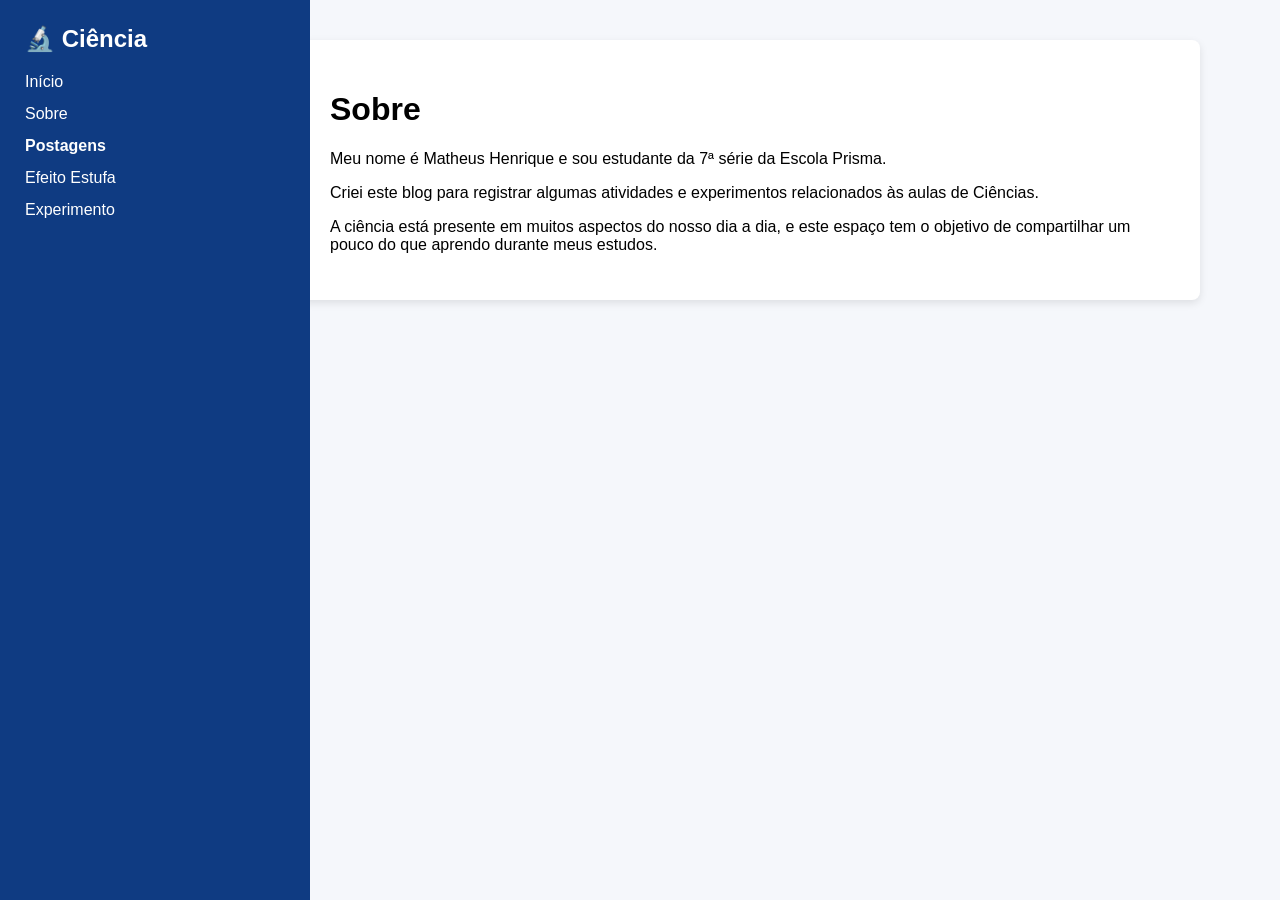
==== sobre.html @ ce8b6123 "Add initial HTML structure and CSS styles for the blog" ====
<!DOCTYPE html>
<html>

<head>

<meta charset="UTF-8">
<title>Sobre</title>

<link rel="stylesheet" href="css/style.css">

</head>

<body>

<div class="layout">

<aside class="sidebar">

<h2>🔬 Ciência</h2>

<ul>

<li><a href="../index.html">Início</a></li>
<li><a href="../sobre.html">Sobre</a></li>

<li><b>Postagens</b></li>

<li><a href="posts/efeito-estufa.html">Efeito Estufa</a></li>
<li><a href="posts/experimento.html">Experimento</a></li>

</ul>

</aside>

<main class="content">

<div class="card">

<h1>Sobre</h1>

<p>
Meu nome é Matheus Henrique e sou estudante da 7ª série da Escola Prisma.
</p>

<p>
Criei este blog para registrar algumas atividades e experimentos
relacionados às aulas de Ciências.
</p>

<p>
A ciência está presente em muitos aspectos do nosso dia a dia,
e este espaço tem o objetivo de compartilhar um pouco do que
aprendo durante meus estudos.
</p>

</div>

</main>

</div>

</body>

</html>
---- css/style.css ----
body{
margin:0;
font-family:Arial, Helvetica, sans-serif;
background:#f5f7fb;
}

.layout{
display:flex;
}

/* SIDEBAR */

.sidebar{

width:260px;
background:#0f3b82;
color:white;
height:100vh;
padding:25px;
position:fixed;

}

.sidebar h2{
margin-top:0;
}

.sidebar ul{
list-style:none;
padding:0;
}

.sidebar li{
margin:14px 0;
}

.sidebar a{
color:white;
text-decoration:none;
}

.sidebar a:hover{
text-decoration:underline;
}

/* CONTEÚDO */

.content{

margin-left:260px;
padding:40px;
max-width:900px;

}

.card{

background:white;
padding:30px;
border-radius:8px;
box-shadow:0 3px 8px rgba(0,0,0,0.1);
margin-bottom:30px;

}

footer{

margin-top:40px;
font-size:14px;
color:#555;

}
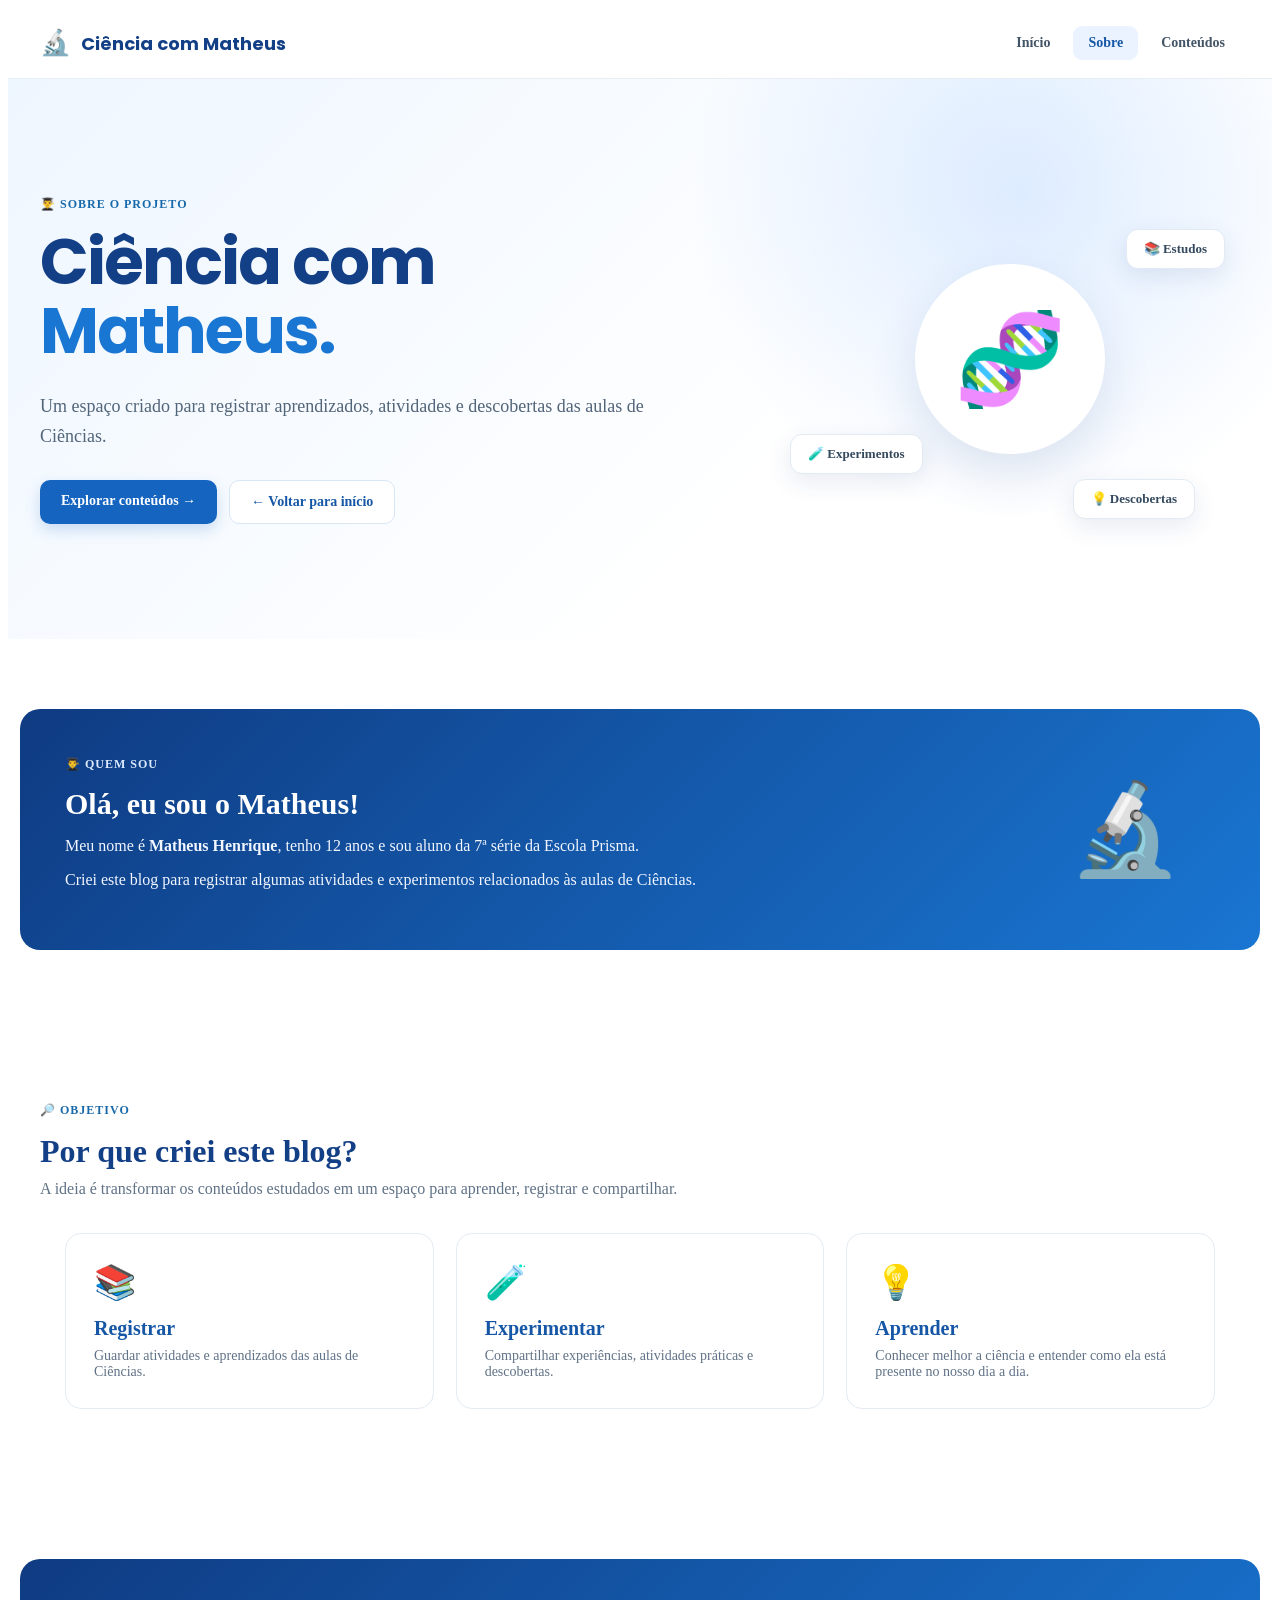
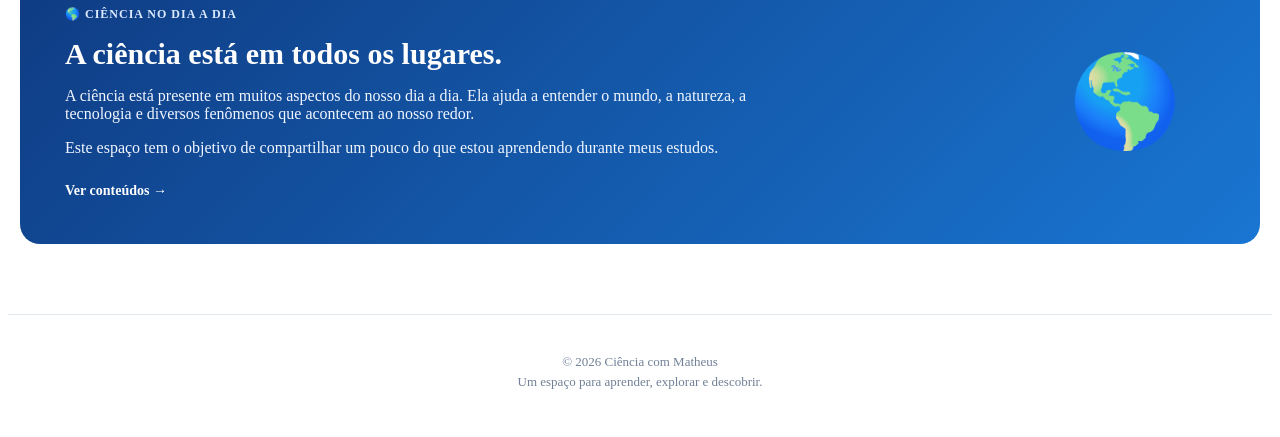
==== commit ab2069e1: "Atualiza versão nova do site v2" ====
--- a/sobre.html
+++ b/sobre.html
@@ -1,63 +1,348 @@
 <!DOCTYPE html>
-<html>
+<html lang="pt-br">
 
 <head>
 
 <meta charset="UTF-8">
-<title>Sobre</title>
+
+<meta name="viewport" content="width=device-width, initial-scale=1.0">
+
+<title>Sobre | Ciência com Matheus</title>
+
+<meta
+    name="description"
+    content="Conheça Matheus Henrique e o projeto Ciência com Matheus."
+>
+
+<link rel="preconnect" href="https://fonts.googleapis.com">
+
+<link rel="preconnect" href="https://fonts.gstatic.com" crossorigin>
+
+<link
+    href="https://fonts.googleapis.com/css2?family=Inter:wght@400;500;600;700&family=Poppins:wght@500;600;700;800&display=swap"
+    rel="stylesheet"
+>
 
 <link rel="stylesheet" href="css/style.css">
 
 </head>
 
+
 <body>
 
-<div class="layout">
-
-<aside class="sidebar">
-
-<h2>🔬 Ciência</h2>
-
-<ul>
-
-<li><a href="../index.html">Início</a></li>
-<li><a href="../sobre.html">Sobre</a></li>
-
-<li><b>Postagens</b></li>
-
-<li><a href="posts/efeito-estufa.html">Efeito Estufa</a></li>
-<li><a href="posts/experimento.html">Experimento</a></li>
-
-</ul>
-
-</aside>
-
-<main class="content">
-
-<div class="card">
-
-<h1>Sobre</h1>
-
-<p>
-Meu nome é Matheus Henrique e sou estudante da 7ª série da Escola Prisma.
-</p>
-
-<p>
-Criei este blog para registrar algumas atividades e experimentos
-relacionados às aulas de Ciências.
-</p>
-
-<p>
-A ciência está presente em muitos aspectos do nosso dia a dia,
-e este espaço tem o objetivo de compartilhar um pouco do que
-aprendo durante meus estudos.
-</p>
-
-</div>
+
+<!-- =========================================
+     BARRA DE NAVEGAÇÃO
+========================================= -->
+
+<header class="topbar">
+
+<div class="topbar-container">
+
+<a href="index.html" class="logo">
+
+<span class="logo-icon">🔬</span>
+
+<span>
+Ciência com Matheus
+</span>
+
+</a>
+
+
+<nav class="nav">
+
+<a href="index.html">
+Início
+</a>
+
+<a href="sobre.html" class="active">
+Sobre
+</a>
+
+<a href="index.html#conteudos">
+Conteúdos
+</a>
+
+</nav>
+
+</div>
+
+</header>
+
+
+
+<!-- =========================================
+     CONTEÚDO
+========================================= -->
+
+<main>
+
+
+<!-- =========================================
+     HERO
+========================================= -->
+
+<section class="home-hero">
+
+<div class="hero-inner">
+
+<div class="hero-text">
+
+<span class="hero-tag">
+👨‍🎓 SOBRE O PROJETO
+</span>
+
+<h1>
+Ciência com
+<span>Matheus.</span>
+</h1>
+
+<p>
+Um espaço criado para registrar aprendizados,
+atividades e descobertas das aulas de Ciências.
+</p>
+
+<div class="hero-buttons">
+
+<a
+    href="index.html#conteudos"
+    class="hero-button"
+>
+Explorar conteúdos →
+</a>
+
+<a
+    href="index.html"
+    class="hero-button secondary"
+>
+← Voltar para início
+</a>
+
+</div>
+
+</div>
+
+
+<div class="hero-visual">
+
+<div class="science-icon">
+🧬
+</div>
+
+<div class="floating-card card-one">
+📚 Estudos
+</div>
+
+<div class="floating-card card-two">
+🧪 Experimentos
+</div>
+
+<div class="floating-card card-three">
+💡 Descobertas
+</div>
+
+</div>
+
+</div>
+
+</section>
+
+
+
+<!-- =========================================
+     SOBRE O MATHEUS
+========================================= -->
+
+<section class="about-home about-page">
+
+<div>
+
+<span class="section-tag">
+👨‍🎓 QUEM SOU
+</span>
+
+<h2>
+Olá, eu sou o Matheus!
+</h2>
+
+<p>
+Meu nome é <strong>Matheus Henrique</strong>,
+tenho 12 anos e sou aluno da 7ª série
+da Escola Prisma.
+</p>
+
+<p>
+Criei este blog para registrar algumas atividades
+e experimentos relacionados às aulas de Ciências.
+</p>
+
+</div>
+
+
+<div class="about-symbol">
+🔬
+</div>
+
+</section>
+
+
+
+<!-- =========================================
+     OBJETIVO
+========================================= -->
+
+<section class="home-section about-content">
+
+<div class="section-header">
+
+<span class="section-tag">
+🔎 OBJETIVO
+</span>
+
+<h2>
+Por que criei este blog?
+</h2>
+
+<p>
+A ideia é transformar os conteúdos estudados
+em um espaço para aprender, registrar e compartilhar.
+</p>
+
+</div>
+
+
+<div class="topics-grid">
+
+
+<div class="topic">
+
+<div class="topic-icon">
+📚
+</div>
+
+<h3>
+Registrar
+</h3>
+
+<p>
+Guardar atividades e aprendizados
+das aulas de Ciências.
+</p>
+
+</div>
+
+
+<div class="topic">
+
+<div class="topic-icon">
+🧪
+</div>
+
+<h3>
+Experimentar
+</h3>
+
+<p>
+Compartilhar experiências,
+atividades práticas e descobertas.
+</p>
+
+</div>
+
+
+<div class="topic">
+
+<div class="topic-icon">
+💡
+</div>
+
+<h3>
+Aprender
+</h3>
+
+<p>
+Conhecer melhor a ciência e
+entender como ela está presente
+no nosso dia a dia.
+</p>
+
+</div>
+
+
+</div>
+
+</section>
+
+
+
+<!-- =========================================
+     CIÊNCIA NO DIA A DIA
+========================================= -->
+
+<section class="about-home about-page">
+
+<div>
+
+<span class="section-tag">
+🌎 CIÊNCIA NO DIA A DIA
+</span>
+
+<h2>
+A ciência está em todos os lugares.
+</h2>
+
+<p>
+A ciência está presente em muitos aspectos
+do nosso dia a dia. Ela ajuda a entender
+o mundo, a natureza, a tecnologia e
+diversos fenômenos que acontecem ao nosso redor.
+</p>
+
+<p>
+Este espaço tem o objetivo de compartilhar
+um pouco do que estou aprendendo durante
+meus estudos.
+</p>
+
+<a
+    href="index.html#conteudos"
+    class="text-button"
+>
+Ver conteúdos →
+</a>
+
+</div>
+
+
+<div class="about-symbol">
+🌎
+</div>
+
+</section>
+
+
 
 </main>
 
-</div>
+
+
+<!-- =========================================
+     RODAPÉ
+========================================= -->
+
+<footer class="site-footer">
+
+<p>
+© 2026 Ciência com Matheus
+</p>
+
+<p>
+Um espaço para aprender, explorar e descobrir.
+</p>
+
+</footer>
+
 
 </body>
 
--- a/css/style.css
+++ b/css/style.css
@@ -1,72 +1,839 @@
-body{
-margin:0;
-font-family:Arial, Helvetica, sans-serif;
-background:#f5f7fb;
-}
-
-.layout{
-display:flex;
-}
-
-/* SIDEBAR */
-
-.sidebar{
-
-width:260px;
-background:#0f3b82;
-color:white;
-height:100vh;
-padding:25px;
-position:fixed;
-
-}
-
-.sidebar h2{
-margin-top:0;
-}
-
-.sidebar ul{
-list-style:none;
-padding:0;
-}
-
-.sidebar li{
-margin:14px 0;
-}
-
-.sidebar a{
-color:white;
-text-decoration:none;
-}
-
-.sidebar a:hover{
-text-decoration:underline;
-}
+/* =========================================
+   HOME MODERNA
+========================================= */
+
+
+/* =========================================
+   BARRA SUPERIOR
+========================================= */
+
+.topbar {
+    position: sticky;
+
+    top: 0;
+
+    z-index: 2000;
+
+    background: rgba(255, 255, 255, 0.95);
+
+    backdrop-filter: blur(10px);
+
+    border-bottom: 1px solid #e6edf5;
+}
+
+
+.topbar-container {
+    max-width: 1200px;
+
+    margin: auto;
+
+    padding: 16px 25px;
+
+    display: flex;
+
+    align-items: center;
+
+    justify-content: space-between;
+}
+
+
+/* LOGO */
+
+.logo {
+    display: flex;
+
+    align-items: center;
+
+    gap: 10px;
+
+    color: #123f85;
+
+    text-decoration: none;
+
+    font-family: "Poppins", sans-serif;
+
+    font-size: 18px;
+
+    font-weight: 700;
+}
+
+
+.logo-icon {
+    font-size: 25px;
+}
+
+
+/* MENU */
+
+.nav {
+    display: flex;
+
+    align-items: center;
+
+    gap: 8px;
+}
+
+
+.nav a {
+    padding: 9px 15px;
+
+    border-radius: 9px;
+
+    color: #425466;
+
+    text-decoration: none;
+
+    font-size: 14px;
+
+    font-weight: 600;
+
+    transition: 0.25s ease;
+}
+
+
+.nav a:hover {
+    background: #eef5ff;
+
+    color: #1557a6;
+}
+
+
+.nav a.active {
+    background: #eaf3ff;
+
+    color: #1557a6;
+}
+
+
+/* =========================================
+   HERO
+========================================= */
+
+.home-hero {
+    min-height: 560px;
+
+    display: flex;
+
+    align-items: center;
+
+    background:
+        radial-gradient(
+            circle at 80% 20%,
+            rgba(70, 150, 255, 0.18),
+            transparent 30%
+        ),
+        linear-gradient(
+            135deg,
+            #eef6ff,
+            #ffffff 65%
+        );
+}
+
+
+.hero-inner {
+    width: 100%;
+
+    max-width: 1200px;
+
+    margin: auto;
+
+    padding: 70px 25px;
+
+    display: grid;
+
+    grid-template-columns: 1.2fr 0.8fr;
+
+    gap: 50px;
+
+    align-items: center;
+}
+
+
+.hero-text {
+    max-width: 680px;
+}
+
+
+.hero-tag,
+.section-tag {
+    display: inline-block;
+
+    margin-bottom: 15px;
+
+    color: #1769aa;
+
+    font-size: 12px;
+
+    font-weight: 700;
+
+    letter-spacing: 1px;
+}
+
+
+.hero-text h1 {
+    margin: 0;
+
+    color: #123f85;
+
+    font-family: "Poppins", sans-serif;
+
+    font-size: clamp(40px, 5vw, 64px);
+
+    line-height: 1.08;
+
+    letter-spacing: -2px;
+}
+
+
+.hero-text h1 span {
+    display: block;
+
+    color: #1976d2;
+}
+
+
+.hero-text p {
+    max-width: 620px;
+
+    margin: 25px 0;
+
+    color: #526579;
+
+    font-size: 18px;
+
+    line-height: 1.7;
+}
+
+
+/* =========================================
+   BOTÕES DO HERO
+========================================= */
+
+.hero-buttons {
+    display: flex;
+
+    flex-wrap: wrap;
+
+    gap: 12px;
+
+    margin-top: 28px;
+}
+
+
+.hero-button {
+    display: inline-block;
+
+    padding: 13px 21px;
+
+    border-radius: 10px;
+
+    background: #1565c0;
+
+    color: white;
+
+    text-decoration: none;
+
+    font-size: 14px;
+
+    font-weight: 700;
+
+    box-shadow:
+        0 6px 15px rgba(21, 101, 192, 0.20);
+
+    transition: 0.25s ease;
+}
+
+
+.hero-button:hover {
+    background: #0d47a1;
+
+    transform: translateY(-2px);
+}
+
+
+.hero-button.secondary {
+    background: white;
+
+    color: #1557a6;
+
+    border: 1px solid #d9e6f5;
+
+    box-shadow: none;
+}
+
+
+.hero-button.secondary:hover {
+    background: #f4f8fd;
+}
+
+
+/* =========================================
+   VISUAL DO HERO
+========================================= */
+
+.hero-visual {
+    position: relative;
+
+    min-height: 350px;
+
+    display: flex;
+
+    justify-content: center;
+
+    align-items: center;
+}
+
+
+.science-icon {
+    width: 190px;
+
+    height: 190px;
+
+    display: flex;
+
+    align-items: center;
+
+    justify-content: center;
+
+    border-radius: 50%;
+
+    background: white;
+
+    font-size: 90px;
+
+    box-shadow:
+        0 20px 50px rgba(15, 59, 130, 0.12);
+}
+
+
+.floating-card {
+    position: absolute;
+
+    padding: 11px 17px;
+
+    background: white;
+
+    border: 1px solid #e2eaf3;
+
+    border-radius: 12px;
+
+    color: #34495e;
+
+    font-size: 13px;
+
+    font-weight: 600;
+
+    box-shadow:
+        0 8px 25px rgba(15, 59, 130, 0.10);
+}
+
+
+.card-one {
+    top: 45px;
+
+    right: 15px;
+}
+
+
+.card-two {
+    bottom: 60px;
+
+    left: 10px;
+}
+
+
+.card-three {
+    bottom: 15px;
+
+    right: 45px;
+}
+
+
+/* =========================================
+   SEÇÕES
+========================================= */
+
+.home-section,
+.topics-section {
+    max-width: 1200px;
+
+    margin: auto;
+
+    padding: 80px 25px;
+}
+
+
+.section-header {
+    margin-bottom: 35px;
+}
+
+
+.section-header h2 {
+    margin: 0 0 10px;
+
+    color: #123f85;
+
+    font-size: 32px;
+}
+
+
+.section-header p {
+    margin: 0;
+
+    color: #607286;
+
+    font-size: 16px;
+}
+
+
+/* =========================================
+   CARDS MODERNOS
+========================================= */
+
+.modern-cards {
+    display: grid;
+
+    grid-template-columns:
+        repeat(2, minmax(0, 1fr));
+
+    gap: 28px;
+}
+
+
+.modern-card {
+    overflow: hidden;
+
+    background: white;
+
+    border: 1px solid #e3eaf3;
+
+    border-radius: 18px;
+
+    text-decoration: none;
+
+    box-shadow:
+        0 7px 25px rgba(15, 59, 130, 0.07);
+
+    transition:
+        transform 0.3s ease,
+        box-shadow 0.3s ease;
+}
+
+
+.modern-card:hover {
+    transform: translateY(-7px);
+
+    box-shadow:
+        0 18px 40px rgba(15, 59, 130, 0.13);
+}
+
+
+/* IMAGEM */
+
+.modern-card-image {
+    position: relative;
+
+    height: 240px;
+
+    overflow: hidden;
+}
+
+
+.modern-card-image img {
+    width: 100%;
+
+    height: 100%;
+
+    object-fit: cover;
+
+    transition: transform 0.4s ease;
+}
+
+
+.modern-card:hover img {
+    transform: scale(1.04);
+}
+
+
+/* CATEGORIA */
+
+.modern-card-category {
+    position: absolute;
+
+    left: 18px;
+
+    bottom: 18px;
+
+    padding: 7px 12px;
+
+    border-radius: 20px;
+
+    background: rgba(255, 255, 255, 0.94);
+
+    color: #1557a6;
+
+    font-size: 12px;
+
+    font-weight: 700;
+}
+
 
 /* CONTEÚDO */
 
-.content{
-
-margin-left:260px;
-padding:40px;
-max-width:900px;
-
-}
-
-.card{
-
-background:white;
-padding:30px;
-border-radius:8px;
-box-shadow:0 3px 8px rgba(0,0,0,0.1);
-margin-bottom:30px;
-
-}
-
-footer{
-
-margin-top:40px;
-font-size:14px;
-color:#555;
+.modern-card-content {
+    padding: 25px;
+}
+
+
+.modern-card-content h3 {
+    margin: 0 0 10px;
+
+    color: #123f85;
+
+    font-size: 23px;
+}
+
+
+.modern-card-content p {
+    margin: 0;
+
+    color: #526579;
+
+    font-size: 15px;
+
+    line-height: 1.7;
+}
+
+
+.modern-card-link {
+    display: inline-block;
+
+    margin-top: 18px;
+
+    color: #1769aa;
+
+    font-size: 14px;
+
+    font-weight: 700;
+}
+
+
+/* =========================================
+   TÓPICOS
+========================================= */
+
+.topics-section {
+    max-width: none;
+
+    background: #f8fbff;
+}
+
+
+.topics-section .section-header,
+.topics-grid {
+    max-width: 1150px;
+
+    margin-left: auto;
+
+    margin-right: auto;
+}
+
+
+.topics-grid {
+    display: grid;
+
+    grid-template-columns:
+        repeat(3, 1fr);
+
+    gap: 22px;
+}
+
+
+.topic {
+    padding: 28px;
+
+    background: white;
+
+    border: 1px solid #e4ebf4;
+
+    border-radius: 16px;
+
+    transition:
+        transform 0.25s ease,
+        box-shadow 0.25s ease;
+}
+
+
+.topic:hover {
+    transform: translateY(-4px);
+
+    box-shadow:
+        0 10px 25px rgba(15, 59, 130, 0.08);
+}
+
+
+.topic-icon {
+    font-size: 34px;
+
+    margin-bottom: 15px;
+}
+
+
+.topic h3 {
+    margin: 0 0 8px;
+
+    color: #1557a6;
+
+    font-size: 20px;
+}
+
+
+.topic p {
+    margin: 0;
+
+    color: #607286;
+
+    font-size: 14px;
+}
+
+
+/* =========================================
+   SOBRE NA HOME
+========================================= */
+
+.about-home {
+    max-width: 1150px;
+
+    margin: 70px auto;
+
+    padding: 45px;
+
+    display: grid;
+
+    grid-template-columns: 1fr 180px;
+
+    align-items: center;
+
+    gap: 30px;
+
+    background: linear-gradient(
+        135deg,
+        #0f3b82,
+        #1976d2
+    );
+
+    border-radius: 20px;
+
+    color: white;
+}
+
+
+.about-home h2 {
+    margin: 0 0 15px;
+
+    color: white;
+
+    font-size: 30px;
+}
+
+
+.about-home p {
+    max-width: 700px;
+
+    color: #f1f6ff;
+
+    font-size: 16px;
+}
+
+
+.about-home .section-tag {
+    color: #dbeafe;
+}
+
+
+.text-button {
+    display: inline-block;
+
+    margin-top: 10px;
+
+    color: white;
+
+    text-decoration: none;
+
+    font-weight: 700;
+
+    font-size: 14px;
+}
+
+
+.about-symbol {
+    display: flex;
+
+    align-items: center;
+
+    justify-content: center;
+
+    font-size: 90px;
+}
+
+
+/* =========================================
+   RODAPÉ DA HOME
+========================================= */
+
+.site-footer {
+    margin-top: 0;
+
+    padding: 35px 20px;
+
+    border-top: 1px solid #e1e8f0;
+
+    background: white;
+
+    text-align: center;
+
+    color: #718096;
+
+    font-size: 13px;
+}
+
+
+.site-footer p {
+    margin: 4px 0;
+
+    color: #718096;
+
+    font-size: 13px;
+}
+
+
+/* =========================================
+   RESPONSIVIDADE DA HOME
+========================================= */
+
+@media (max-width: 850px) {
+
+    .hero-inner {
+        grid-template-columns: 1fr;
+
+        text-align: center;
+    }
+
+    .hero-text {
+        margin: auto;
+    }
+
+    .hero-text p {
+        margin-left: auto;
+        margin-right: auto;
+    }
+
+    .hero-buttons {
+        justify-content: center;
+    }
+
+    .hero-visual {
+        min-height: 280px;
+    }
+
+    .modern-cards {
+        grid-template-columns: 1fr;
+    }
+
+    .topics-grid {
+        grid-template-columns: 1fr;
+    }
+
+    .about-home {
+        margin-left: 20px;
+        margin-right: 20px;
+
+        grid-template-columns: 1fr;
+
+        text-align: center;
+    }
+
+    .about-home p {
+        margin-left: auto;
+        margin-right: auto;
+    }
+
+    .about-symbol {
+        display: none;
+    }
+
+}
+
+
+@media (max-width: 600px) {
+
+    .topbar-container {
+        padding: 13px 16px;
+    }
+
+    .logo {
+        font-size: 16px;
+    }
+
+    .nav {
+        gap: 2px;
+    }
+
+    .nav a {
+        padding: 8px 9px;
+
+        font-size: 13px;
+    }
+
+    .home-hero {
+        min-height: auto;
+    }
+
+    .hero-inner {
+        padding: 60px 20px;
+    }
+
+    .hero-text h1 {
+        font-size: 40px;
+
+        letter-spacing: -1px;
+    }
+
+    .hero-text p {
+        font-size: 16px;
+    }
+
+    .science-icon {
+        width: 150px;
+
+        height: 150px;
+
+        font-size: 70px;
+    }
+
+    .floating-card {
+        font-size: 11px;
+
+        padding: 8px 11px;
+    }
+
+    .home-section,
+    .topics-section {
+        padding: 55px 18px;
+    }
+
+    .section-header h2 {
+        font-size: 27px;
+    }
+
+    .modern-card-image {
+        height: 210px;
+    }
+
+    .about-home {
+        padding: 30px 22px;
+
+        margin-top: 30px;
+    }
 
 }
